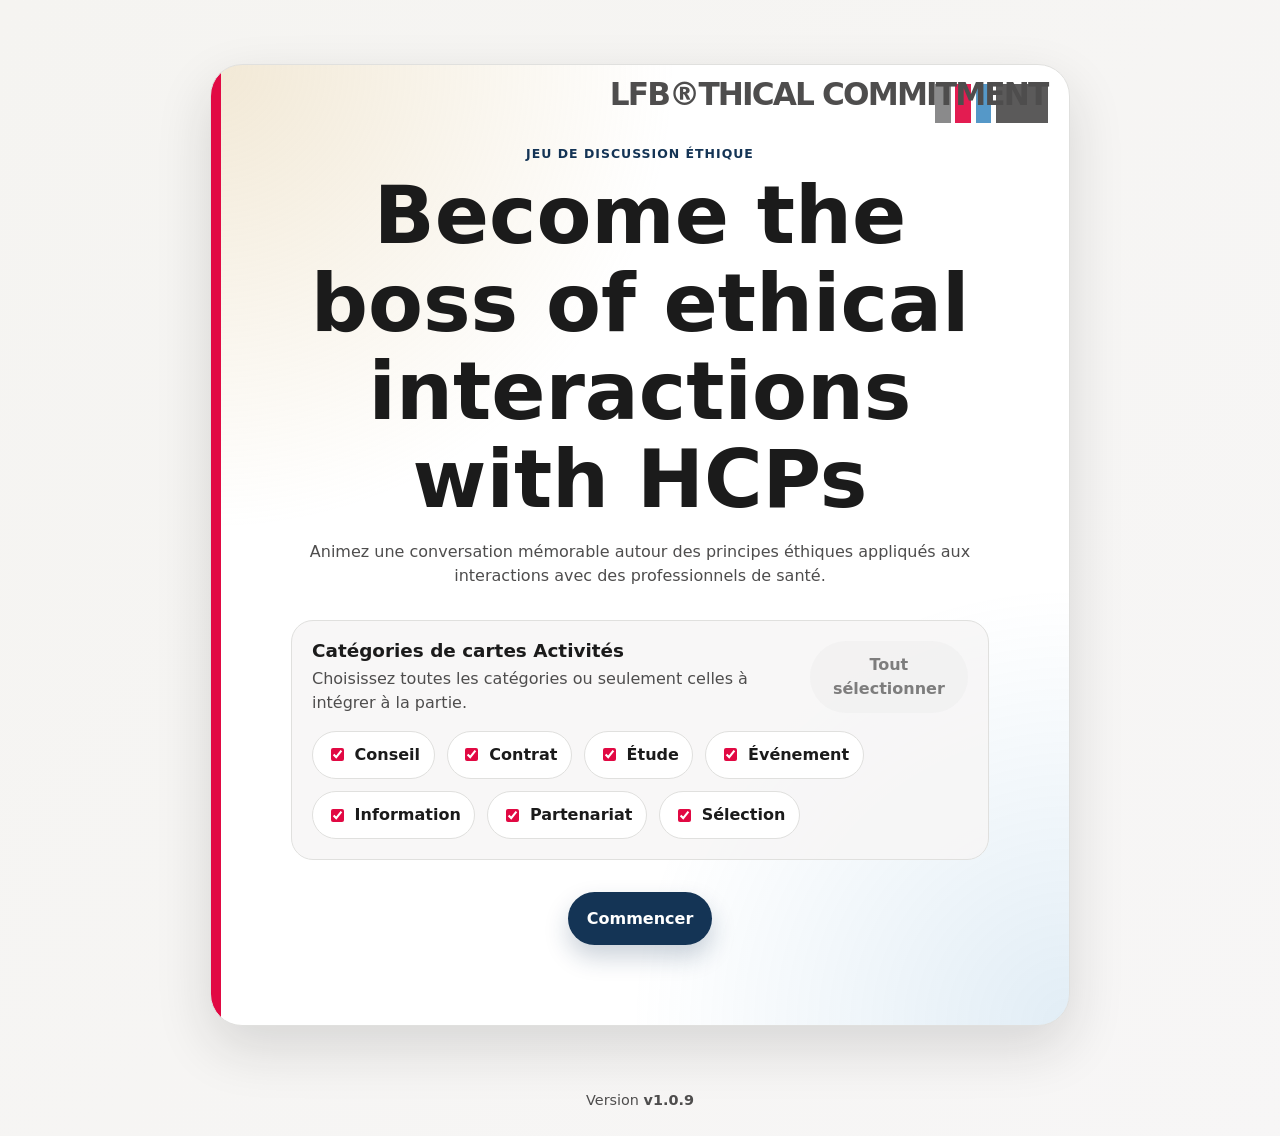
==== index.html @ c6db573d "Apply LFB visual identity" ====
<!doctype html>
<html lang="fr">
  <head>
    <meta charset="utf-8" />
    <meta name="viewport" content="width=device-width, initial-scale=1" />
    <title>Become the boss of ethical interactions with HCPs</title>
    <link rel="stylesheet" href="styles.css" />
  </head>
  <body>
    <div class="app-shell">
      <main>
        <section id="home-view" class="view hero-view is-active" aria-labelledby="home-title">
          <div class="hero-card reveal-in">
            <p class="eyebrow">Jeu de discussion éthique</p>
            <h1 id="home-title">Become the boss of ethical interactions with HCPs</h1>
            <p class="hero-subtitle">
              Animez une conversation mémorable autour des principes éthiques appliqués aux interactions avec des professionnels de santé.
            </p>
            <div class="category-selector" aria-labelledby="activity-category-selector-title">
              <div class="category-selector-header">
                <div>
                  <h2 id="activity-category-selector-title">Catégories de cartes Activités</h2>
                  <p>Choisissez toutes les catégories ou seulement celles à intégrer à la partie.</p>
                </div>
                <button id="select-all-categories-button" class="ghost-button" type="button">Tout sélectionner</button>
              </div>
              <div id="activity-category-options" class="category-options"></div>
            </div>
            <div class="hero-actions">
              <button class="primary-button" type="button" data-view-link="game">Commencer</button>
            </div>
          </div>
        </section>

        <section id="game-view" class="view" aria-labelledby="game-title">
          <div class="section-heading">
            <h2 id="game-title">Piochez une situation éthique</h2>
            <p>Retournez une carte Principe et une carte Activité, discutez, puis révélez l'implication experte.</p>
          </div>

          <div id="game-status" class="message" role="status"></div>

          <div class="game-table" aria-label="Table de jeu">
            <div class="deck-rail deck-rail-left">
              <button id="draw-pair-button" class="deck-card principle-deck" type="button">
                <span class="deck-card-corner">P</span>
                <span class="deck-label">Pioche Principes</span>
                <span class="deck-hint">Cliquer pour piocher</span>
              </button>
            </div>

            <div class="drawn-area" aria-live="polite">
              <article class="flip-card" id="principle-card">
                <div class="flip-card-inner">
                  <div class="flip-card-face flip-card-back">
                    <strong>Principe</strong>
                  </div>
                  <div class="flip-card-face flip-card-front">
                    <p class="card-kicker">Principe</p>
                    <h3 id="principle-card-title">Aucun tirage</h3>
                    <p id="principle-card-description">Piochez une paire pour révéler un principe.</p>
                  </div>
                </div>
              </article>
              <article class="flip-card" id="activity-card">
                <div class="flip-card-inner">
                  <div class="flip-card-face flip-card-back">
                    <strong>Activité</strong>
                  </div>
                  <div class="flip-card-face flip-card-front">
                    <p class="card-kicker" id="activity-card-category">Activité</p>
                    <h3 id="activity-card-title">Aucun tirage</h3>
                    <p id="activity-card-description">Piochez une paire pour révéler une activité.</p>
                  </div>
                </div>
              </article>
            </div>

            <div class="deck-rail deck-rail-right">
              <button class="deck-card activity-deck" type="button" data-draw-proxy>
                <span class="deck-card-corner">A</span>
                <span class="deck-label">Pioche Activités</span>
                <span class="deck-hint">Cliquer pour piocher</span>
              </button>
            </div>
          </div>

          <div class="game-actions">
            <button id="show-implication-button" class="primary-button" type="button" disabled>Voir les implications</button>
            <button class="ghost-button category-change-button" type="button" data-view-link="home">Changer les catégories</button>
            <button id="reset-session-button" class="icon-button reset-session-button" type="button" aria-label="Réinitialiser la session" title="Réinitialiser la session">↻</button>
          </div>

          <div id="implication-modal" class="modal-backdrop" hidden>
            <section class="implication-modal" role="dialog" aria-modal="true" aria-labelledby="implication-modal-title" aria-describedby="implication-text">
              <button id="close-implication-button" class="modal-close" type="button" aria-label="Fermer les implications">×</button>
              <p class="eyebrow">Implication experte</p>
              <h3 id="implication-modal-title">À discuter ensemble</h3>
              <p id="implication-text"></p>
            </section>
          </div>
        </section>

        <section id="backoffice-view" class="view" aria-labelledby="backoffice-title">
          <div class="section-heading">
            <p class="eyebrow">Backoffice local</p>
            <h2 id="backoffice-title">Administrer la configuration</h2>
            <p>Créez, modifiez, importez ou exportez les contenus du jeu sans serveur.</p>
          </div>

          <div id="backoffice-message" class="message" role="status"></div>

          <div class="io-panel">
            <label class="file-label">
              Import JSON
              <input id="import-config-input" type="file" accept="application/json,.json" />
            </label>
            <button id="export-config-button" class="primary-button" type="button">Exporter JSON</button>
          </div>

          <div class="tabs" role="tablist" aria-label="Sections du backoffice">
            <button class="tab-button is-active" id="principles-tab" type="button" role="tab" aria-selected="true" aria-controls="principles-panel" data-tab="principles">Principes</button>
            <button class="tab-button" id="activities-tab" type="button" role="tab" aria-selected="false" aria-controls="activities-panel" data-tab="activities">Activités</button>
            <button class="tab-button" id="matchings-tab" type="button" role="tab" aria-selected="false" aria-controls="matchings-panel" data-tab="matchings">Associations</button>
          </div>

          <div id="principles-panel" class="tab-panel is-active" role="tabpanel" aria-labelledby="principles-tab">
            <form id="principle-form" class="editor-form">
              <input type="hidden" id="principle-id" />
              <div class="form-grid">
                <label>Titre *<input id="principle-title" type="text" required /></label>
                <label>Ordre<input id="principle-order" type="number" min="0" value="1" /></label>
                <label class="wide">Description *<textarea id="principle-description" required></textarea></label>
                <label class="checkbox-label"><input id="principle-active" type="checkbox" checked /> Actif</label>
              </div>
              <div class="form-actions">
                <button class="primary-button" type="submit">Enregistrer le principe</button>
                <button id="cancel-principle-edit" class="ghost-button" type="button">Annuler</button>
              </div>
            </form>
            <div id="principles-list" class="admin-list"></div>
          </div>

          <div id="activities-panel" class="tab-panel" role="tabpanel" aria-labelledby="activities-tab" hidden>
            <form id="activity-form" class="editor-form">
              <input type="hidden" id="activity-id" />
              <div class="form-grid">
                <label>Catégorie *<input id="activity-category" type="text" required /></label>
                <label>Titre *<input id="activity-title" type="text" required /></label>
                <label class="wide">Description *<textarea id="activity-description" required></textarea></label>
                <label class="checkbox-label"><input id="activity-active" type="checkbox" checked /> Actif</label>
              </div>
              <div class="form-actions">
                <button class="primary-button" type="submit">Enregistrer l'activité</button>
                <button id="cancel-activity-edit" class="ghost-button" type="button">Annuler</button>
              </div>
            </form>
            <div id="activities-list" class="admin-list"></div>
          </div>

          <div id="matchings-panel" class="tab-panel" role="tabpanel" aria-labelledby="matchings-tab" hidden>
            <form id="matching-form" class="editor-form">
              <input type="hidden" id="matching-id" />
              <div class="form-grid">
                <label>Principe *<select id="matching-principle" required></select></label>
                <label>Activité *<select id="matching-activity" required></select></label>
                <label class="wide">Implication experte<textarea id="matching-implication" placeholder="Renseigner l'explication experte du couple."></textarea></label>
                <label class="checkbox-label"><input id="matching-active" type="checkbox" checked /> Actif</label>
              </div>
              <div class="form-actions">
                <button class="primary-button" type="submit">Enregistrer l'association</button>
                <button id="cancel-matching-edit" class="ghost-button" type="button">Annuler</button>
              </div>
            </form>
            <div id="matchings-list" class="admin-list"></div>
          </div>
        </section>
      </main>

      <footer class="app-footer">
        <span>Version <strong id="app-version">v1.0.9</strong></span>
      </footer>
    </div>

    <script src="app.js"></script>
  </body>
</html>
---- styles.css ----
:root {
  --lfb-background-warm: #f5f4f1;
  --lfb-background-cool: #f7f6f6;
  --lfb-grey-900: #1b1b1b;
  --lfb-grey-700: #4e4d4d;
  --lfb-grey-500: #818182;
  --lfb-grey-200: #eeeeee;
  --lfb-gold-700: #8d6922;
  --lfb-gold-500: #d6b97e;
  --lfb-gold-200: #e7d3aa;
  --lfb-blue-800: #143455;
  --lfb-blue-600: #4790c4;
  --lfb-blue-200: #e6eef6;
  --lfb-brown-800: #301107;
  --lfb-green-700: #217d60;
  --lfb-red-700: #90172a;
  --lfb-red-500: #e10943;
  --lfb-orange-500: #e84a16;
  --bg: var(--lfb-background-warm);
  --surface: #ffffff;
  --surface-strong: var(--lfb-blue-200);
  --text: var(--lfb-grey-900);
  --muted: var(--lfb-grey-700);
  --primary: var(--lfb-blue-800);
  --primary-dark: var(--lfb-brown-800);
  --secondary: var(--lfb-gold-700);
  --danger: var(--lfb-red-700);
  --success: var(--lfb-green-700);
  --border: #e0e0de;
  --shadow: 0 22px 55px rgba(27, 27, 27, 0.14);
  --radius: 22px;
}

* {
  box-sizing: border-box;
}

html {
  min-height: 100%;
  background:
    radial-gradient(circle at 10% 12%, rgba(214, 185, 126, 0.28), transparent 30%),
    radial-gradient(circle at 90% 18%, rgba(71, 144, 196, 0.16), transparent 28%),
    var(--bg);
}

body {
  min-height: 100%;
  margin: 0;
  color: var(--text);
  font-family: Inter, ui-sans-serif, system-ui, -apple-system, BlinkMacSystemFont, "Segoe UI", sans-serif;
  line-height: 1.5;
  background:
    linear-gradient(135deg, rgba(245, 244, 241, 0.96), rgba(247, 246, 246, 0.98)),
    var(--bg);
}

button,
input,
textarea,
select {
  font: inherit;
}

button {
  cursor: pointer;
}

button:disabled {
  cursor: not-allowed;
  opacity: 0.55;
}

button:focus-visible,
a:focus-visible,
input:focus-visible,
textarea:focus-visible,
select:focus-visible {
  outline: 3px solid rgba(214, 185, 126, 0.5);
  outline-offset: 3px;
}

.app-shell {
  min-height: 100vh;
  display: flex;
  flex-direction: column;
}

.hero-actions,
.game-actions,
.form-actions,
.io-panel {
  display: flex;
  flex-wrap: wrap;
  gap: 0.75rem;
}

.primary-button,
.secondary-button,
.ghost-button,
.tab-button,
.icon-button {
  border: 0;
  border-radius: 999px;
  font-weight: 750;
  transition: transform 160ms ease, box-shadow 160ms ease, background 160ms ease;
}

.ghost-button,
.tab-button {
  padding: 0.75rem 1rem;
  color: var(--primary);
  background: var(--lfb-blue-200);
}

.primary-button,
.secondary-button {
  padding: 0.9rem 1.2rem;
  color: #fff;
  box-shadow: 0 12px 24px rgba(20, 52, 85, 0.22);
}

.primary-button {
  background: var(--primary);
}

.secondary-button {
  background: var(--secondary);
}

.ghost-button {
  background: var(--lfb-grey-200);
  color: var(--text);
}

button:not(:disabled):hover {
  transform: translateY(-1px);
}

main {
  width: min(1180px, calc(100% - 2rem));
  margin: 0 auto;
  flex: 1;
}

.view {
  display: none;
  padding: clamp(2rem, 6vw, 4rem) 0;
}

.view.is-active {
  display: block;
}

.hero-view {
  min-height: 100vh;
  display: none;
  place-items: center;
}

.hero-view.is-active {
  display: grid;
}

.hero-card {
  width: min(860px, 100%);
  padding: clamp(2rem, 7vw, 5rem);
  position: relative;
  overflow: hidden;
  background:
    linear-gradient(90deg, var(--lfb-red-500) 0 0.65rem, transparent 0.65rem),
    radial-gradient(circle at top left, rgba(214, 185, 126, 0.32), transparent 36%),
    radial-gradient(circle at bottom right, rgba(71, 144, 196, 0.16), transparent 34%),
    var(--surface);
  border: 1px solid var(--border);
  border-radius: calc(var(--radius) + 10px);
  box-shadow: var(--shadow);
  text-align: center;
}

.hero-card::before {
  content: "";
  position: absolute;
  top: 1.2rem;
  right: 1.3rem;
  width: 7.1rem;
  height: 2.4rem;
  background:
    linear-gradient(90deg, var(--lfb-grey-500) 0 14%, transparent 14% 18%, var(--lfb-red-500) 18% 32%, transparent 32% 36%, var(--lfb-blue-600) 36% 50%, transparent 50% 54%, var(--lfb-grey-700) 54% 58%, transparent 58%),
    linear-gradient(90deg, transparent 0 58%, var(--lfb-grey-700) 58% 100%);
  opacity: 0.92;
  pointer-events: none;
}

.hero-card::after {
  content: "LFB\AETHICAL COMMITMENT";
  position: absolute;
  top: 1.15rem;
  right: 1.35rem;
  color: var(--lfb-grey-700);
  font-weight: 900;
  font-size: 1.95rem;
  line-height: 0.72;
  letter-spacing: -0.06em;
  text-align: right;
  white-space: pre;
  pointer-events: none;
}

.reveal-in {
  animation: revealIn 600ms ease both;
}

@keyframes revealIn {
  from {
    opacity: 0;
    transform: translateY(18px) scale(0.98);
  }
  to {
    opacity: 1;
    transform: translateY(0) scale(1);
  }
}

.eyebrow,
.card-kicker {
  margin: 0 0 0.5rem;
  color: var(--primary);
  font-size: 0.78rem;
  font-weight: 850;
  letter-spacing: 0.08em;
  text-transform: uppercase;
}

h1,
h2,
h3 {
  margin: 0;
  line-height: 1.1;
}

h1 {
  font-size: clamp(2.2rem, 7vw, 5rem);
}

h2 {
  font-size: clamp(2rem, 5vw, 3.4rem);
}

h3 {
  font-size: 1.35rem;
}

.hero-subtitle,
.section-heading p,
.flip-card p,
.admin-item p {
  color: var(--muted);
}

.hero-actions {
  justify-content: center;
  margin-top: 2rem;
}

.category-selector {
  margin-top: 2rem;
  padding: 1.25rem;
  background: rgba(247, 246, 246, 0.86);
  border: 1px solid var(--border);
  border-radius: var(--radius);
  text-align: left;
}

.category-selector-header {
  display: flex;
  align-items: flex-start;
  justify-content: space-between;
  gap: 1rem;
}

.category-selector h2 {
  font-size: 1.15rem;
}

.category-selector p {
  margin: 0.35rem 0 0;
  color: var(--muted);
}

.category-options {
  display: flex;
  flex-wrap: wrap;
  gap: 0.75rem;
  margin-top: 1rem;
}

.category-option {
  display: inline-flex;
  align-items: center;
  gap: 0.5rem;
  padding: 0.7rem 0.85rem;
  background: #fff;
  border: 1px solid var(--border);
  border-radius: 999px;
  color: var(--text);
  font-weight: 800;
}

.category-option input {
  width: auto;
  accent-color: var(--lfb-red-500);
}

.empty-selector-message {
  margin: 0;
  color: var(--muted);
  font-weight: 700;
}

.status-pill {
  display: inline-flex;
  margin-top: 1.5rem;
  padding: 0.6rem 1rem;
  border-radius: 999px;
  background: var(--surface-strong);
  color: var(--primary);
  font-weight: 700;
}

.section-heading {
  max-width: 820px;
  margin-bottom: 2rem;
}

.message {
  min-height: 1.5rem;
  margin-bottom: 1rem;
  font-weight: 750;
}

.message.is-error {
  color: var(--danger);
}

.message.is-success {
  color: var(--success);
}

.reset-session-button {
  width: 2.75rem;
  height: 2.75rem;
  padding: 0;
  display: inline-grid;
  place-items: center;
  color: var(--muted);
  background: transparent;
  border: 1px solid var(--border);
  box-shadow: none;
  font-size: 1.25rem;
}

.reset-session-button:not(:disabled):hover {
  color: var(--primary);
  background: var(--lfb-grey-200);
}


.game-actions {
  justify-content: center;
  align-items: center;
  margin-top: 1.5rem;
}

#show-implication-button {
  padding: 1.05rem 1.8rem;
  background: linear-gradient(135deg, var(--lfb-blue-800), var(--lfb-red-500));
  box-shadow: 0 18px 34px rgba(20, 52, 85, 0.25);
  font-size: 1.05rem;
}

#show-implication-button:not(:disabled):hover {
  box-shadow: 0 24px 44px rgba(20, 52, 85, 0.32);
}

.game-table {
  display: grid;
  grid-template-columns: minmax(140px, 190px) minmax(0, 1fr) minmax(140px, 190px);
  gap: clamp(1rem, 3vw, 2rem);
  align-items: center;
  margin-top: 1.5rem;
  padding: clamp(1rem, 3vw, 1.5rem);
  background:
    radial-gradient(circle at center, rgba(255, 255, 255, 0.92), transparent 45%),
    linear-gradient(135deg, rgba(20, 52, 85, 0.12), rgba(214, 185, 126, 0.24));
  border: 1px solid rgba(141, 105, 34, 0.18);
  border-radius: calc(var(--radius) + 10px);
  box-shadow: inset 0 1px 0 rgba(255, 255, 255, 0.8), var(--shadow);
}

.deck-rail {
  display: grid;
  place-items: center;
}

.deck-card {
  position: relative;
  display: grid;
  align-content: end;
  width: min(100%, 170px);
  min-height: 255px;
  padding: 1.25rem;
  overflow: hidden;
  color: #fff;
  border: 0;
  border-radius: 18px;
  box-shadow: 0 18px 36px rgba(22, 32, 51, 0.2);
  text-align: left;
  isolation: isolate;
  transform: rotate(-4deg);
  transform-origin: center;
  transition: transform 260ms cubic-bezier(0.2, 0.8, 0.2, 1), box-shadow 260ms ease;
  will-change: transform;
}

.deck-card::before,
.deck-card::after {
  content: "";
  position: absolute;
  inset: 8px;
  border: 2px solid rgba(255, 255, 255, 0.54);
  border-radius: 14px;
  z-index: -1;
}

.deck-card::after {
  inset: auto -35% 22%;
  height: 88px;
  background: rgba(255, 255, 255, 0.12);
  border: 0;
  border-radius: 999px;
  transform: rotate(-18deg);
}

.deck-rail-right .deck-card {
  transform: rotate(4deg);
}

.deck-card:not(:disabled):hover {
  transform: rotate(0deg) translateY(-8px) scale(1.03);
  box-shadow: 0 28px 48px rgba(22, 32, 51, 0.25);
}

.deck-card:not(:disabled):active {
  animation: drawPulse 420ms ease;
}

.principle-deck {
  background: linear-gradient(145deg, var(--lfb-blue-800), var(--lfb-blue-600) 58%, #7fb5d0);
}

.activity-deck {
  background: linear-gradient(145deg, var(--lfb-gold-700), var(--lfb-gold-500) 58%, var(--lfb-gold-200));
  color: var(--lfb-grey-900);
}

.deck-card-corner,
.card-suit {
  display: inline-grid;
  place-items: center;
  width: 2.5rem;
  height: 2.5rem;
  border-radius: 50%;
  font-weight: 950;
}

.deck-card-corner {
  position: absolute;
  top: 1rem;
  left: 1rem;
  background: rgba(255, 255, 255, 0.2);
}


.deck-label,
.deck-hint {
  display: block;
}

.deck-label {
  font-size: 1.25rem;
  font-weight: 950;
  line-height: 1.05;
}

.deck-hint {
  margin-top: 0.45rem;
  opacity: 0.88;
  font-size: 0.92rem;
}

.drawn-area {
  display: grid;
  grid-template-columns: repeat(2, minmax(0, 1fr));
  gap: 1.25rem;
  perspective: 1200px;
}

.flip-card {
  min-height: 350px;
  perspective: 1200px;
  filter: drop-shadow(0 18px 30px rgba(22, 32, 51, 0.16));
}

.flip-card-inner {
  position: relative;
  width: 100%;
  min-height: 350px;
  transform-style: preserve-3d;
  transition: transform 620ms cubic-bezier(0.2, 0.75, 0.25, 1.15);
}

.flip-card.is-flipped .flip-card-inner {
  transform: rotateY(180deg);
}

.flip-card.is-flipped {
  animation: cardDeal 520ms ease both;
}

.flip-card:nth-child(2).is-flipped {
  animation-delay: 90ms;
}

.flip-card-face {
  position: absolute;
  inset: 0;
  display: flex;
  flex-direction: column;
  justify-content: center;
  padding: 2rem;
  overflow: hidden;
  border: 10px solid #fff;
  border-radius: 20px;
  backface-visibility: hidden;
  box-shadow: 0 16px 35px rgba(22, 32, 51, 0.18);
}

.flip-card-face::before {
  content: "";
  position: absolute;
  inset: 14px;
  border: 2px solid rgba(214, 185, 126, 0.32);
  border-radius: 12px;
  pointer-events: none;
}

.flip-card-back {
  align-items: center;
  gap: 0.35rem;
  color: #fff;
  background:
    linear-gradient(45deg, rgba(255, 255, 255, 0.08) 25%, transparent 25% 50%, rgba(255, 255, 255, 0.08) 50% 75%, transparent 75%),
    linear-gradient(135deg, var(--lfb-grey-900), var(--lfb-grey-700));
  background-size: 34px 34px, auto;
  text-align: center;
}

.flip-card-back strong {
  font-size: 1.6rem;
}

.flip-card-back small {
  opacity: 0.72;
  text-transform: uppercase;
  letter-spacing: 0.08em;
}

.card-suit {
  position: absolute;
  top: 1rem;
  left: 1rem;
  color: var(--primary);
  background: var(--lfb-blue-200);
}

.flip-card-back .card-suit {
  color: #fff;
  background: rgba(255, 255, 255, 0.18);
}

.flip-card-front {
  background:
    linear-gradient(90deg, var(--lfb-blue-600) 0 0.45rem, transparent 0.45rem),
    radial-gradient(circle at top right, rgba(71, 144, 196, 0.14), transparent 32%),
    var(--surface);
  transform: rotateY(180deg);
}

#activity-card .flip-card-front {
  background:
    linear-gradient(90deg, var(--lfb-gold-500) 0 0.45rem, transparent 0.45rem),
    radial-gradient(circle at top right, rgba(214, 185, 126, 0.22), transparent 32%),
    var(--surface);
}

.modal-open {
  overflow: hidden;
}

.modal-backdrop {
  position: fixed;
  inset: 0;
  z-index: 10;
  display: grid;
  place-items: center;
  padding: 1rem;
  background: rgba(27, 27, 27, 0.62);
  backdrop-filter: blur(8px);
  animation: fadeIn 180ms ease both;
}

.modal-backdrop[hidden] {
  display: none;
}

.implication-modal {
  position: relative;
  width: min(640px, 100%);
  padding: clamp(1.5rem, 4vw, 2.25rem);
  background: radial-gradient(circle at top left, var(--lfb-gold-200), transparent 38%), var(--surface);
  border: 1px solid var(--lfb-gold-500);
  border-radius: calc(var(--radius) + 6px);
  box-shadow: 0 28px 70px rgba(0, 0, 0, 0.28);
  animation: modalPop 260ms cubic-bezier(0.2, 0.9, 0.25, 1.2) both;
}

.implication-modal p:last-child {
  margin-bottom: 0;
  color: var(--muted);
  font-size: 1.05rem;
}

.modal-close {
  position: absolute;
  top: 0.8rem;
  right: 0.8rem;
  display: grid;
  width: 2.4rem;
  height: 2.4rem;
  place-items: center;
  color: var(--text);
  background: var(--lfb-gold-200);
  border: 0;
  border-radius: 50%;
  font-size: 1.6rem;
  line-height: 1;
}

.app-footer {
  width: min(1180px, calc(100% - 2rem));
  margin: 0 auto;
  padding: 0 0 1.5rem;
  color: var(--muted);
  font-size: 0.9rem;
  text-align: center;
}

@keyframes cardDeal {
  from {
    opacity: 0;
    transform: translateY(-22px) rotate(-3deg) scale(0.96);
  }
  to {
    opacity: 1;
    transform: translateY(0) rotate(0deg) scale(1);
  }
}

@keyframes drawPulse {
  0%, 100% {
    transform: rotate(0deg) scale(1);
  }
  50% {
    transform: rotate(0deg) scale(0.96);
  }
}

@keyframes fadeIn {
  from { opacity: 0; }
  to { opacity: 1; }
}

@keyframes modalPop {
  from {
    opacity: 0;
    transform: translateY(18px) scale(0.94);
  }
  to {
    opacity: 1;
    transform: translateY(0) scale(1);
  }
}

.io-panel,
.tabs,
.editor-form,
.admin-list,
.tab-panel {
  margin-bottom: 1rem;
}

.io-panel,
.editor-form,
.admin-item {
  padding: 1rem;
  background: var(--surface);
  border: 1px solid var(--border);
  border-radius: var(--radius);
}

.file-label {
  display: grid;
  gap: 0.4rem;
  font-weight: 800;
}

.tabs {
  display: flex;
  flex-wrap: wrap;
  gap: 0.5rem;
}

.tab-button.is-active {
  color: #fff;
  background: var(--primary);
}

.form-grid {
  display: grid;
  grid-template-columns: repeat(2, minmax(0, 1fr));
  gap: 1rem;
}

label {
  display: grid;
  gap: 0.35rem;
  color: var(--text);
  font-weight: 750;
}

.wide {
  grid-column: 1 / -1;
}

.checkbox-label {
  display: flex;
  align-items: center;
  gap: 0.5rem;
}

input,
textarea,
select {
  width: 100%;
  padding: 0.8rem 0.9rem;
  color: var(--text);
  background: #fff;
  border: 1px solid var(--border);
  border-radius: 14px;
}

textarea {
  min-height: 96px;
  resize: vertical;
}

.form-actions {
  margin-top: 1rem;
}

.admin-list {
  display: grid;
  gap: 0.75rem;
}

.admin-item {
  display: grid;
  grid-template-columns: 1fr auto;
  gap: 1rem;
  align-items: center;
}

.admin-item-actions {
  display: flex;
  flex-wrap: wrap;
  justify-content: flex-end;
  gap: 0.5rem;
}

.icon-button {
  padding: 0.6rem 0.85rem;
  color: var(--primary);
  background: var(--lfb-blue-200);
}

.icon-button.danger {
  color: var(--danger);
  background: #fbe2e8;
}

.meta {
  display: inline-flex;
  gap: 0.35rem;
  flex-wrap: wrap;
  color: var(--muted);
  font-size: 0.9rem;
}

.badge {
  display: inline-flex;
  padding: 0.2rem 0.5rem;
  border-radius: 999px;
  background: var(--lfb-grey-200);
  color: var(--muted);
  font-size: 0.8rem;
  font-weight: 800;
}

.badge.active {
  background: #dbeee7;
  color: var(--success);
}

.badge.inactive {
  background: #fbe2e8;
  color: var(--danger);
}

@media (max-width: 640px) {
  .hero-card {
    padding-top: 5rem;
  }

  .hero-card::before {
    top: 1rem;
    right: 1rem;
    width: 5.8rem;
    height: 2rem;
  }

  .hero-card::after {
    top: 1rem;
    right: 1.05rem;
    font-size: 1.55rem;
  }
}

@media (max-width: 760px) {
  .admin-item {
    align-items: stretch;
    flex-direction: column;
  }

  .category-selector-header {
    align-items: stretch;
    flex-direction: column;
  }

  .game-table,
  .drawn-area,
  .form-grid {
    grid-template-columns: 1fr;
  }

  .deck-card {
    width: min(220px, 100%);
    min-height: 220px;
  }

  .deck-rail-left .deck-card,
  .deck-rail-right .deck-card {
    transform: rotate(0deg);
  }

  .flip-card,
  .flip-card-inner {
    min-height: 315px;
  }

  .admin-item {
    grid-template-columns: 1fr;
  }

  .admin-item-actions {
    justify-content: flex-start;
  }
}

.category-change-button {
  padding: 0.5rem 0.8rem;
  color: var(--muted);
  background: transparent;
  border: 1px solid var(--border);
  box-shadow: none;
  font-size: 0.88rem;
}

.category-change-button:not(:disabled):hover {
  color: var(--primary);
  background: var(--lfb-grey-200);
}

#backoffice-view {
  font-size: 0.92rem;
}

#backoffice-view .section-heading {
  margin-bottom: 1.25rem;
}

#backoffice-view .section-heading h2 {
  font-size: clamp(1.55rem, 4vw, 2.35rem);
}

#backoffice-view .section-heading p {
  margin: 0.35rem 0 0;
}

#backoffice-view .io-panel,
#backoffice-view .tabs,
#backoffice-view .editor-form,
#backoffice-view .admin-list,
#backoffice-view .tab-panel {
  margin-bottom: 0.7rem;
}

#backoffice-view .io-panel,
#backoffice-view .editor-form,
#backoffice-view .admin-item {
  padding: 0.7rem;
  border-radius: 16px;
}

#backoffice-view .hero-actions,
#backoffice-view .game-actions,
#backoffice-view .form-actions,
#backoffice-view .io-panel,
#backoffice-view .tabs,
#backoffice-view .admin-list,
#backoffice-view .admin-item,
#backoffice-view .admin-item-actions {
  gap: 0.45rem;
}

#backoffice-view .form-grid {
  gap: 0.65rem;
}

#backoffice-view label {
  gap: 0.25rem;
  font-size: 0.88rem;
}

#backoffice-view input,
#backoffice-view textarea,
#backoffice-view select {
  padding: 0.55rem 0.65rem;
  border-radius: 10px;
  font-size: 0.9rem;
}

#backoffice-view textarea {
  min-height: 70px;
}

#backoffice-view .primary-button,
#backoffice-view .secondary-button,
#backoffice-view .ghost-button,
#backoffice-view .tab-button,
#backoffice-view .icon-button {
  padding: 0.48rem 0.75rem;
  font-size: 0.86rem;
}

#backoffice-view .form-actions {
  margin-top: 0.65rem;
}

#backoffice-view .admin-item {
  grid-template-columns: minmax(0, 1fr) auto;
}

#backoffice-view .admin-item h3 {
  font-size: 1rem;
}

#backoffice-view .admin-item p {
  margin: 0.3rem 0;
  font-size: 0.86rem;
}

#backoffice-view .meta,
#backoffice-view .badge {
  font-size: 0.76rem;
}

@media (max-width: 760px) {
  #backoffice-view .admin-item,
  #backoffice-view .form-grid {
    grid-template-columns: 1fr;
  }

  #backoffice-view .admin-item-actions {
    justify-content: flex-start;
  }
}
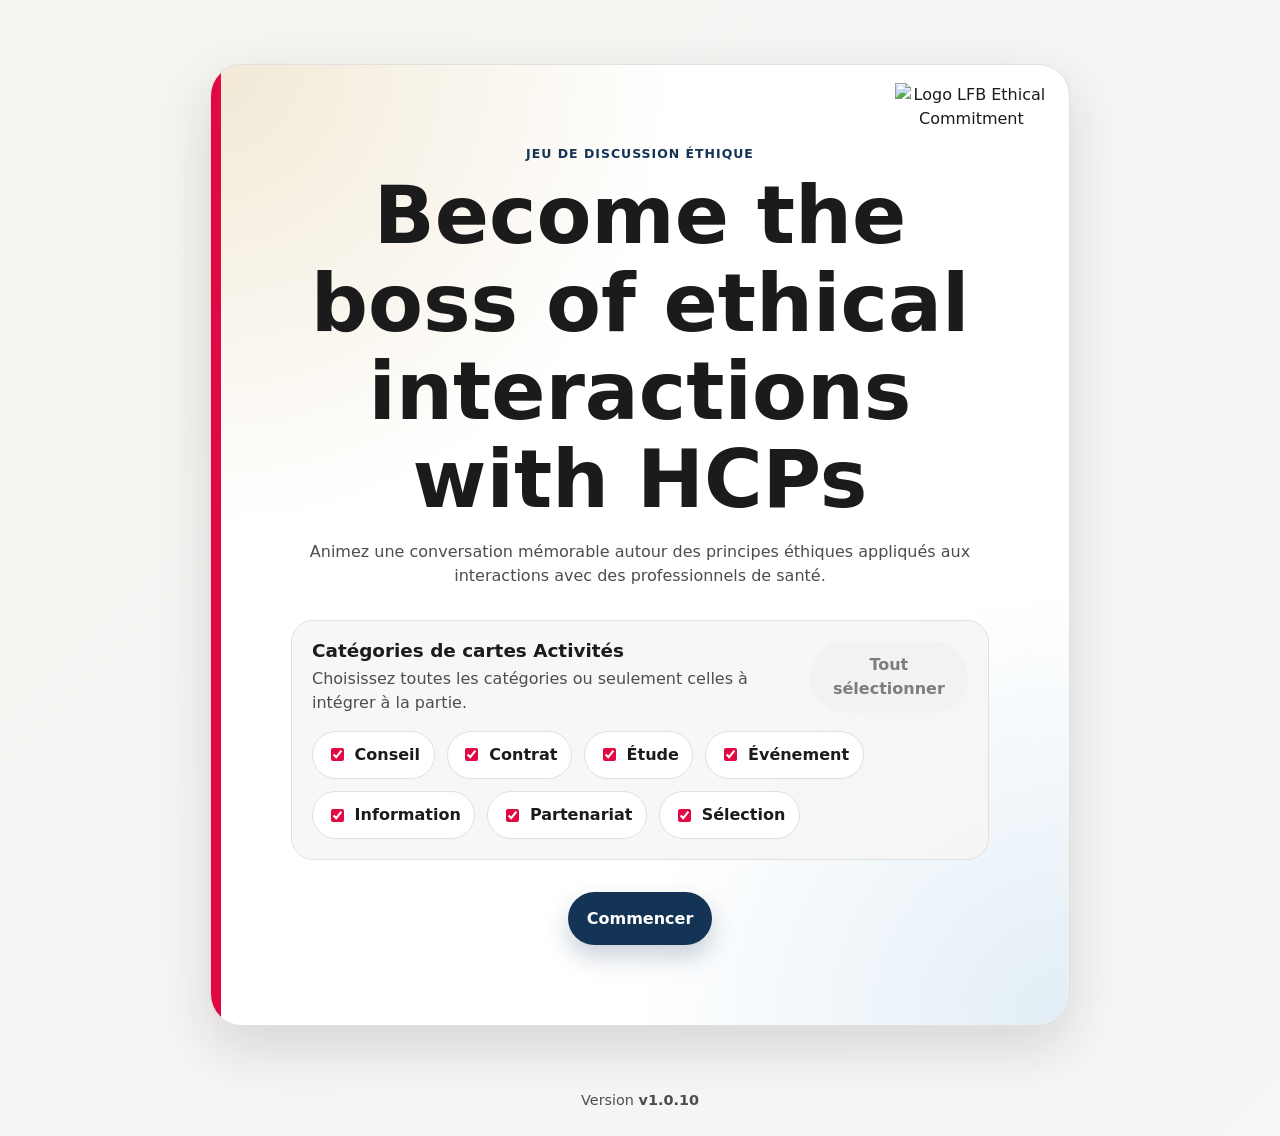
==== commit d66099af: "Use LFB Ethical Commitment logo" ====
--- a/index.html
+++ b/index.html
@@ -11,6 +11,7 @@
       <main>
         <section id="home-view" class="view hero-view is-active" aria-labelledby="home-title">
           <div class="hero-card reveal-in">
+            <img class="lfb-logo" src="LFB-ETHICAL-COMMITMENT-rvb.eps" alt="Logo LFB Ethical Commitment" />
             <p class="eyebrow">Jeu de discussion éthique</p>
             <h1 id="home-title">Become the boss of ethical interactions with HCPs</h1>
             <p class="hero-subtitle">
@@ -178,7 +179,7 @@
       </main>
 
       <footer class="app-footer">
-        <span>Version <strong id="app-version">v1.0.9</strong></span>
+        <span>Version <strong id="app-version">v1.0.10</strong></span>
       </footer>
     </div>
 
--- a/styles.css
+++ b/styles.css
@@ -177,32 +177,12 @@
   text-align: center;
 }
 
-.hero-card::before {
-  content: "";
-  position: absolute;
-  top: 1.2rem;
-  right: 1.3rem;
-  width: 7.1rem;
-  height: 2.4rem;
-  background:
-    linear-gradient(90deg, var(--lfb-grey-500) 0 14%, transparent 14% 18%, var(--lfb-red-500) 18% 32%, transparent 32% 36%, var(--lfb-blue-600) 36% 50%, transparent 50% 54%, var(--lfb-grey-700) 54% 58%, transparent 58%),
-    linear-gradient(90deg, transparent 0 58%, var(--lfb-grey-700) 58% 100%);
-  opacity: 0.92;
-  pointer-events: none;
-}
-
-.hero-card::after {
-  content: "LFB\AETHICAL COMMITMENT";
+.lfb-logo {
   position: absolute;
   top: 1.15rem;
   right: 1.35rem;
-  color: var(--lfb-grey-700);
-  font-weight: 900;
-  font-size: 1.95rem;
-  line-height: 0.72;
-  letter-spacing: -0.06em;
-  text-align: right;
-  white-space: pre;
+  width: clamp(7.5rem, 18vw, 9.5rem);
+  height: auto;
   pointer-events: none;
 }
 
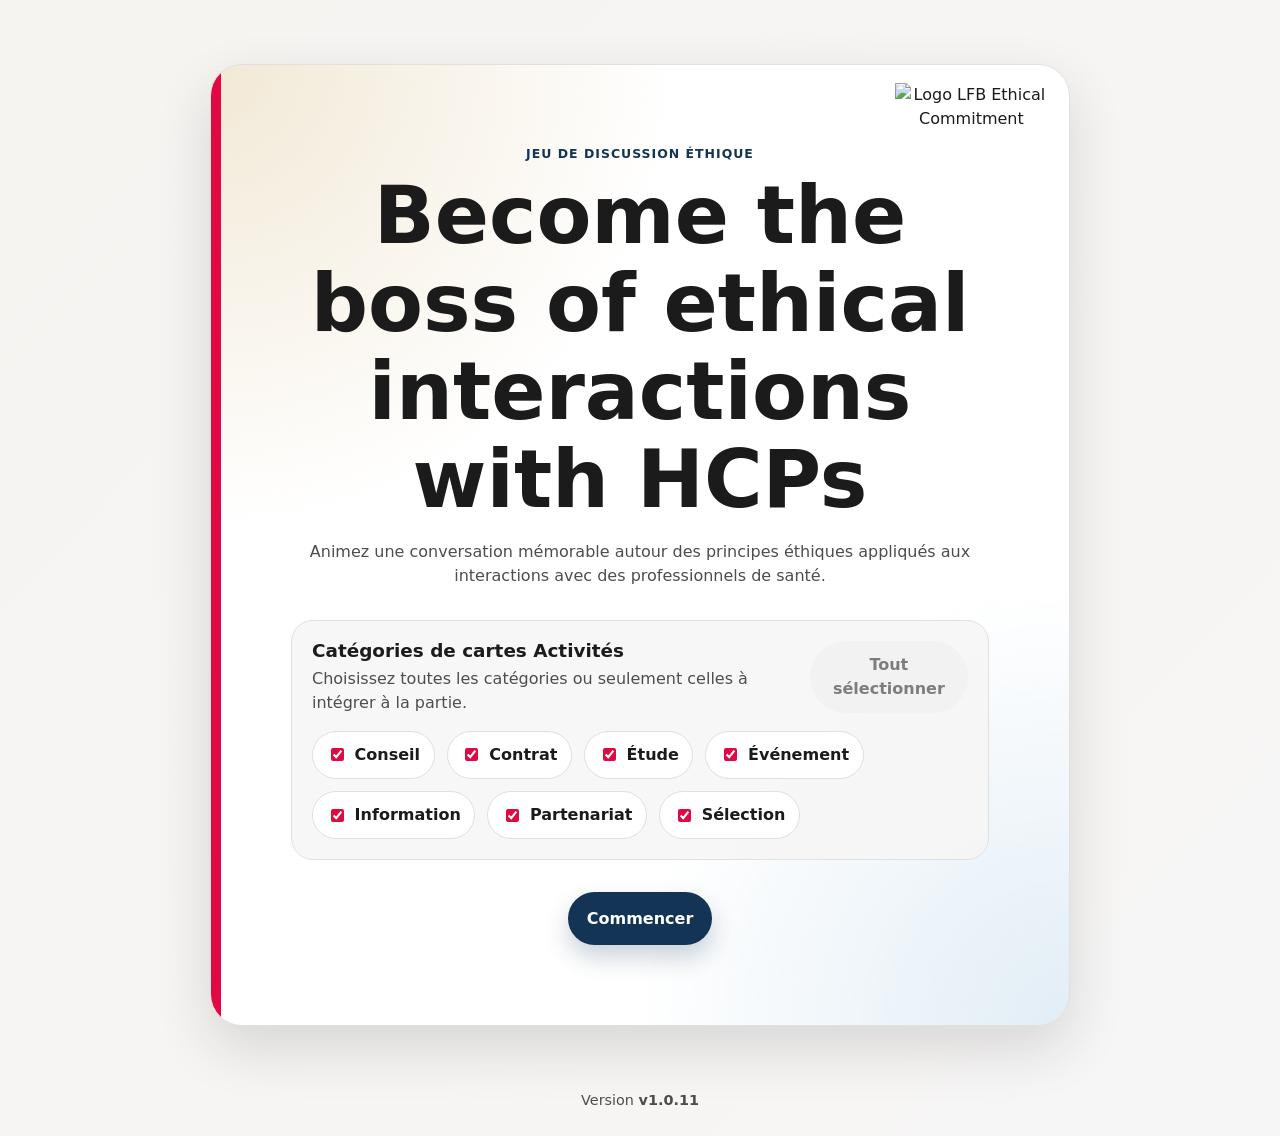
==== commit 77ffba03: "Organize project files into subfolders" ====
--- a/index.html
+++ b/index.html
@@ -4,14 +4,14 @@
     <meta charset="utf-8" />
     <meta name="viewport" content="width=device-width, initial-scale=1" />
     <title>Become the boss of ethical interactions with HCPs</title>
-    <link rel="stylesheet" href="styles.css" />
+    <link rel="stylesheet" href="assets/css/styles.css" />
   </head>
   <body>
     <div class="app-shell">
       <main>
         <section id="home-view" class="view hero-view is-active" aria-labelledby="home-title">
           <div class="hero-card reveal-in">
-            <img class="lfb-logo" src="LFB-ETHICAL-COMMITMENT-rvb.eps" alt="Logo LFB Ethical Commitment" />
+            <img class="lfb-logo" src="assets/images/LFB-ETHICAL-COMMITMENT-rvb.eps" alt="Logo LFB Ethical Commitment" />
             <p class="eyebrow">Jeu de discussion éthique</p>
             <h1 id="home-title">Become the boss of ethical interactions with HCPs</h1>
             <p class="hero-subtitle">
@@ -179,10 +179,10 @@
       </main>
 
       <footer class="app-footer">
-        <span>Version <strong id="app-version">v1.0.10</strong></span>
+        <span>Version <strong id="app-version">v1.0.11</strong></span>
       </footer>
     </div>
 
-    <script src="app.js"></script>
+    <script src="assets/js/app.js"></script>
   </body>
 </html>
--- a/assets/css/styles.css
+++ b/assets/css/styles.css
@@ -0,0 +1,995 @@
+:root {
+  --lfb-background-warm: #f5f4f1;
+  --lfb-background-cool: #f7f6f6;
+  --lfb-grey-900: #1b1b1b;
+  --lfb-grey-700: #4e4d4d;
+  --lfb-grey-500: #818182;
+  --lfb-grey-200: #eeeeee;
+  --lfb-gold-700: #8d6922;
+  --lfb-gold-500: #d6b97e;
+  --lfb-gold-200: #e7d3aa;
+  --lfb-blue-800: #143455;
+  --lfb-blue-600: #4790c4;
+  --lfb-blue-200: #e6eef6;
+  --lfb-brown-800: #301107;
+  --lfb-green-700: #217d60;
+  --lfb-red-700: #90172a;
+  --lfb-red-500: #e10943;
+  --lfb-orange-500: #e84a16;
+  --bg: var(--lfb-background-warm);
+  --surface: #ffffff;
+  --surface-strong: var(--lfb-blue-200);
+  --text: var(--lfb-grey-900);
+  --muted: var(--lfb-grey-700);
+  --primary: var(--lfb-blue-800);
+  --primary-dark: var(--lfb-brown-800);
+  --secondary: var(--lfb-gold-700);
+  --danger: var(--lfb-red-700);
+  --success: var(--lfb-green-700);
+  --border: #e0e0de;
+  --shadow: 0 22px 55px rgba(27, 27, 27, 0.14);
+  --radius: 22px;
+}
+
+* {
+  box-sizing: border-box;
+}
+
+html {
+  min-height: 100%;
+  background:
+    radial-gradient(circle at 10% 12%, rgba(214, 185, 126, 0.28), transparent 30%),
+    radial-gradient(circle at 90% 18%, rgba(71, 144, 196, 0.16), transparent 28%),
+    var(--bg);
+}
+
+body {
+  min-height: 100%;
+  margin: 0;
+  color: var(--text);
+  font-family: Inter, ui-sans-serif, system-ui, -apple-system, BlinkMacSystemFont, "Segoe UI", sans-serif;
+  line-height: 1.5;
+  background:
+    linear-gradient(135deg, rgba(245, 244, 241, 0.96), rgba(247, 246, 246, 0.98)),
+    var(--bg);
+}
+
+button,
+input,
+textarea,
+select {
+  font: inherit;
+}
+
+button {
+  cursor: pointer;
+}
+
+button:disabled {
+  cursor: not-allowed;
+  opacity: 0.55;
+}
+
+button:focus-visible,
+a:focus-visible,
+input:focus-visible,
+textarea:focus-visible,
+select:focus-visible {
+  outline: 3px solid rgba(214, 185, 126, 0.5);
+  outline-offset: 3px;
+}
+
+.app-shell {
+  min-height: 100vh;
+  display: flex;
+  flex-direction: column;
+}
+
+.hero-actions,
+.game-actions,
+.form-actions,
+.io-panel {
+  display: flex;
+  flex-wrap: wrap;
+  gap: 0.75rem;
+}
+
+.primary-button,
+.secondary-button,
+.ghost-button,
+.tab-button,
+.icon-button {
+  border: 0;
+  border-radius: 999px;
+  font-weight: 750;
+  transition: transform 160ms ease, box-shadow 160ms ease, background 160ms ease;
+}
+
+.ghost-button,
+.tab-button {
+  padding: 0.75rem 1rem;
+  color: var(--primary);
+  background: var(--lfb-blue-200);
+}
+
+.primary-button,
+.secondary-button {
+  padding: 0.9rem 1.2rem;
+  color: #fff;
+  box-shadow: 0 12px 24px rgba(20, 52, 85, 0.22);
+}
+
+.primary-button {
+  background: var(--primary);
+}
+
+.secondary-button {
+  background: var(--secondary);
+}
+
+.ghost-button {
+  background: var(--lfb-grey-200);
+  color: var(--text);
+}
+
+button:not(:disabled):hover {
+  transform: translateY(-1px);
+}
+
+main {
+  width: min(1180px, calc(100% - 2rem));
+  margin: 0 auto;
+  flex: 1;
+}
+
+.view {
+  display: none;
+  padding: clamp(2rem, 6vw, 4rem) 0;
+}
+
+.view.is-active {
+  display: block;
+}
+
+.hero-view {
+  min-height: 100vh;
+  display: none;
+  place-items: center;
+}
+
+.hero-view.is-active {
+  display: grid;
+}
+
+.hero-card {
+  width: min(860px, 100%);
+  padding: clamp(2rem, 7vw, 5rem);
+  position: relative;
+  overflow: hidden;
+  background:
+    linear-gradient(90deg, var(--lfb-red-500) 0 0.65rem, transparent 0.65rem),
+    radial-gradient(circle at top left, rgba(214, 185, 126, 0.32), transparent 36%),
+    radial-gradient(circle at bottom right, rgba(71, 144, 196, 0.16), transparent 34%),
+    var(--surface);
+  border: 1px solid var(--border);
+  border-radius: calc(var(--radius) + 10px);
+  box-shadow: var(--shadow);
+  text-align: center;
+}
+
+.lfb-logo {
+  position: absolute;
+  top: 1.15rem;
+  right: 1.35rem;
+  width: clamp(7.5rem, 18vw, 9.5rem);
+  height: auto;
+  pointer-events: none;
+}
+
+.reveal-in {
+  animation: revealIn 600ms ease both;
+}
+
+@keyframes revealIn {
+  from {
+    opacity: 0;
+    transform: translateY(18px) scale(0.98);
+  }
+  to {
+    opacity: 1;
+    transform: translateY(0) scale(1);
+  }
+}
+
+.eyebrow,
+.card-kicker {
+  margin: 0 0 0.5rem;
+  color: var(--primary);
+  font-size: 0.78rem;
+  font-weight: 850;
+  letter-spacing: 0.08em;
+  text-transform: uppercase;
+}
+
+h1,
+h2,
+h3 {
+  margin: 0;
+  line-height: 1.1;
+}
+
+h1 {
+  font-size: clamp(2.2rem, 7vw, 5rem);
+}
+
+h2 {
+  font-size: clamp(2rem, 5vw, 3.4rem);
+}
+
+h3 {
+  font-size: 1.35rem;
+}
+
+.hero-subtitle,
+.section-heading p,
+.flip-card p,
+.admin-item p {
+  color: var(--muted);
+}
+
+.hero-actions {
+  justify-content: center;
+  margin-top: 2rem;
+}
+
+.category-selector {
+  margin-top: 2rem;
+  padding: 1.25rem;
+  background: rgba(247, 246, 246, 0.86);
+  border: 1px solid var(--border);
+  border-radius: var(--radius);
+  text-align: left;
+}
+
+.category-selector-header {
+  display: flex;
+  align-items: flex-start;
+  justify-content: space-between;
+  gap: 1rem;
+}
+
+.category-selector h2 {
+  font-size: 1.15rem;
+}
+
+.category-selector p {
+  margin: 0.35rem 0 0;
+  color: var(--muted);
+}
+
+.category-options {
+  display: flex;
+  flex-wrap: wrap;
+  gap: 0.75rem;
+  margin-top: 1rem;
+}
+
+.category-option {
+  display: inline-flex;
+  align-items: center;
+  gap: 0.5rem;
+  padding: 0.7rem 0.85rem;
+  background: #fff;
+  border: 1px solid var(--border);
+  border-radius: 999px;
+  color: var(--text);
+  font-weight: 800;
+}
+
+.category-option input {
+  width: auto;
+  accent-color: var(--lfb-red-500);
+}
+
+.empty-selector-message {
+  margin: 0;
+  color: var(--muted);
+  font-weight: 700;
+}
+
+.status-pill {
+  display: inline-flex;
+  margin-top: 1.5rem;
+  padding: 0.6rem 1rem;
+  border-radius: 999px;
+  background: var(--surface-strong);
+  color: var(--primary);
+  font-weight: 700;
+}
+
+.section-heading {
+  max-width: 820px;
+  margin-bottom: 2rem;
+}
+
+.message {
+  min-height: 1.5rem;
+  margin-bottom: 1rem;
+  font-weight: 750;
+}
+
+.message.is-error {
+  color: var(--danger);
+}
+
+.message.is-success {
+  color: var(--success);
+}
+
+.reset-session-button {
+  width: 2.75rem;
+  height: 2.75rem;
+  padding: 0;
+  display: inline-grid;
+  place-items: center;
+  color: var(--muted);
+  background: transparent;
+  border: 1px solid var(--border);
+  box-shadow: none;
+  font-size: 1.25rem;
+}
+
+.reset-session-button:not(:disabled):hover {
+  color: var(--primary);
+  background: var(--lfb-grey-200);
+}
+
+
+.game-actions {
+  justify-content: center;
+  align-items: center;
+  margin-top: 1.5rem;
+}
+
+#show-implication-button {
+  padding: 1.05rem 1.8rem;
+  background: linear-gradient(135deg, var(--lfb-blue-800), var(--lfb-red-500));
+  box-shadow: 0 18px 34px rgba(20, 52, 85, 0.25);
+  font-size: 1.05rem;
+}
+
+#show-implication-button:not(:disabled):hover {
+  box-shadow: 0 24px 44px rgba(20, 52, 85, 0.32);
+}
+
+.game-table {
+  display: grid;
+  grid-template-columns: minmax(140px, 190px) minmax(0, 1fr) minmax(140px, 190px);
+  gap: clamp(1rem, 3vw, 2rem);
+  align-items: center;
+  margin-top: 1.5rem;
+  padding: clamp(1rem, 3vw, 1.5rem);
+  background:
+    radial-gradient(circle at center, rgba(255, 255, 255, 0.92), transparent 45%),
+    linear-gradient(135deg, rgba(20, 52, 85, 0.12), rgba(214, 185, 126, 0.24));
+  border: 1px solid rgba(141, 105, 34, 0.18);
+  border-radius: calc(var(--radius) + 10px);
+  box-shadow: inset 0 1px 0 rgba(255, 255, 255, 0.8), var(--shadow);
+}
+
+.deck-rail {
+  display: grid;
+  place-items: center;
+}
+
+.deck-card {
+  position: relative;
+  display: grid;
+  align-content: end;
+  width: min(100%, 170px);
+  min-height: 255px;
+  padding: 1.25rem;
+  overflow: hidden;
+  color: #fff;
+  border: 0;
+  border-radius: 18px;
+  box-shadow: 0 18px 36px rgba(22, 32, 51, 0.2);
+  text-align: left;
+  isolation: isolate;
+  transform: rotate(-4deg);
+  transform-origin: center;
+  transition: transform 260ms cubic-bezier(0.2, 0.8, 0.2, 1), box-shadow 260ms ease;
+  will-change: transform;
+}
+
+.deck-card::before,
+.deck-card::after {
+  content: "";
+  position: absolute;
+  inset: 8px;
+  border: 2px solid rgba(255, 255, 255, 0.54);
+  border-radius: 14px;
+  z-index: -1;
+}
+
+.deck-card::after {
+  inset: auto -35% 22%;
+  height: 88px;
+  background: rgba(255, 255, 255, 0.12);
+  border: 0;
+  border-radius: 999px;
+  transform: rotate(-18deg);
+}
+
+.deck-rail-right .deck-card {
+  transform: rotate(4deg);
+}
+
+.deck-card:not(:disabled):hover {
+  transform: rotate(0deg) translateY(-8px) scale(1.03);
+  box-shadow: 0 28px 48px rgba(22, 32, 51, 0.25);
+}
+
+.deck-card:not(:disabled):active {
+  animation: drawPulse 420ms ease;
+}
+
+.principle-deck {
+  background: linear-gradient(145deg, var(--lfb-blue-800), var(--lfb-blue-600) 58%, #7fb5d0);
+}
+
+.activity-deck {
+  background: linear-gradient(145deg, var(--lfb-gold-700), var(--lfb-gold-500) 58%, var(--lfb-gold-200));
+  color: var(--lfb-grey-900);
+}
+
+.deck-card-corner,
+.card-suit {
+  display: inline-grid;
+  place-items: center;
+  width: 2.5rem;
+  height: 2.5rem;
+  border-radius: 50%;
+  font-weight: 950;
+}
+
+.deck-card-corner {
+  position: absolute;
+  top: 1rem;
+  left: 1rem;
+  background: rgba(255, 255, 255, 0.2);
+}
+
+
+.deck-label,
+.deck-hint {
+  display: block;
+}
+
+.deck-label {
+  font-size: 1.25rem;
+  font-weight: 950;
+  line-height: 1.05;
+}
+
+.deck-hint {
+  margin-top: 0.45rem;
+  opacity: 0.88;
+  font-size: 0.92rem;
+}
+
+.drawn-area {
+  display: grid;
+  grid-template-columns: repeat(2, minmax(0, 1fr));
+  gap: 1.25rem;
+  perspective: 1200px;
+}
+
+.flip-card {
+  min-height: 350px;
+  perspective: 1200px;
+  filter: drop-shadow(0 18px 30px rgba(22, 32, 51, 0.16));
+}
+
+.flip-card-inner {
+  position: relative;
+  width: 100%;
+  min-height: 350px;
+  transform-style: preserve-3d;
+  transition: transform 620ms cubic-bezier(0.2, 0.75, 0.25, 1.15);
+}
+
+.flip-card.is-flipped .flip-card-inner {
+  transform: rotateY(180deg);
+}
+
+.flip-card.is-flipped {
+  animation: cardDeal 520ms ease both;
+}
+
+.flip-card:nth-child(2).is-flipped {
+  animation-delay: 90ms;
+}
+
+.flip-card-face {
+  position: absolute;
+  inset: 0;
+  display: flex;
+  flex-direction: column;
+  justify-content: center;
+  padding: 2rem;
+  overflow: hidden;
+  border: 10px solid #fff;
+  border-radius: 20px;
+  backface-visibility: hidden;
+  box-shadow: 0 16px 35px rgba(22, 32, 51, 0.18);
+}
+
+.flip-card-face::before {
+  content: "";
+  position: absolute;
+  inset: 14px;
+  border-radius: 12px;
+  pointer-events: none;
+}
+
+.flip-card-back {
+  align-items: center;
+  gap: 0.35rem;
+  color: #fff;
+  background:
+    linear-gradient(45deg, rgba(255, 255, 255, 0.08) 25%, transparent 25% 50%, rgba(255, 255, 255, 0.08) 50% 75%, transparent 75%),
+    linear-gradient(135deg, var(--lfb-grey-900), var(--lfb-grey-700));
+  background-size: 34px 34px, auto;
+  text-align: center;
+}
+
+.flip-card-back strong {
+  font-size: 1.6rem;
+}
+
+.flip-card-back small {
+  opacity: 0.72;
+  text-transform: uppercase;
+  letter-spacing: 0.08em;
+}
+
+.card-suit {
+  position: absolute;
+  top: 1rem;
+  left: 1rem;
+  color: var(--primary);
+  background: var(--lfb-blue-200);
+}
+
+.flip-card-back .card-suit {
+  color: #fff;
+  background: rgba(255, 255, 255, 0.18);
+}
+
+.flip-card-front {
+  background:
+    linear-gradient(90deg, var(--lfb-blue-600) 0 0.45rem, transparent 0.45rem),
+    radial-gradient(circle at top right, rgba(71, 144, 196, 0.14), transparent 32%),
+    var(--surface);
+  transform: rotateY(180deg);
+}
+
+#activity-card .flip-card-front {
+  background:
+    linear-gradient(90deg, var(--lfb-gold-500) 0 0.45rem, transparent 0.45rem),
+    radial-gradient(circle at top right, rgba(214, 185, 126, 0.22), transparent 32%),
+    var(--surface);
+}
+
+.modal-open {
+  overflow: hidden;
+}
+
+.modal-backdrop {
+  position: fixed;
+  inset: 0;
+  z-index: 10;
+  display: grid;
+  place-items: center;
+  padding: 1rem;
+  background: rgba(27, 27, 27, 0.62);
+  backdrop-filter: blur(8px);
+  animation: fadeIn 180ms ease both;
+}
+
+.modal-backdrop[hidden] {
+  display: none;
+}
+
+.implication-modal {
+  position: relative;
+  width: min(640px, 100%);
+  padding: clamp(1.5rem, 4vw, 2.25rem);
+  background: radial-gradient(circle at top left, var(--lfb-gold-200), transparent 38%), var(--surface);
+  border: 1px solid var(--lfb-gold-500);
+  border-radius: calc(var(--radius) + 6px);
+  box-shadow: 0 28px 70px rgba(0, 0, 0, 0.28);
+  animation: modalPop 260ms cubic-bezier(0.2, 0.9, 0.25, 1.2) both;
+}
+
+.implication-modal p:last-child {
+  margin-bottom: 0;
+  color: var(--muted);
+  font-size: 1.05rem;
+}
+
+.modal-close {
+  position: absolute;
+  top: 0.8rem;
+  right: 0.8rem;
+  display: grid;
+  width: 2.4rem;
+  height: 2.4rem;
+  place-items: center;
+  color: var(--text);
+  background: var(--lfb-gold-200);
+  border: 0;
+  border-radius: 50%;
+  font-size: 1.6rem;
+  line-height: 1;
+}
+
+.app-footer {
+  width: min(1180px, calc(100% - 2rem));
+  margin: 0 auto;
+  padding: 0 0 1.5rem;
+  color: var(--muted);
+  font-size: 0.9rem;
+  text-align: center;
+}
+
+@keyframes cardDeal {
+  from {
+    opacity: 0;
+    transform: translateY(-22px) rotate(-3deg) scale(0.96);
+  }
+  to {
+    opacity: 1;
+    transform: translateY(0) rotate(0deg) scale(1);
+  }
+}
+
+@keyframes drawPulse {
+  0%, 100% {
+    transform: rotate(0deg) scale(1);
+  }
+  50% {
+    transform: rotate(0deg) scale(0.96);
+  }
+}
+
+@keyframes fadeIn {
+  from { opacity: 0; }
+  to { opacity: 1; }
+}
+
+@keyframes modalPop {
+  from {
+    opacity: 0;
+    transform: translateY(18px) scale(0.94);
+  }
+  to {
+    opacity: 1;
+    transform: translateY(0) scale(1);
+  }
+}
+
+.io-panel,
+.tabs,
+.editor-form,
+.admin-list,
+.tab-panel {
+  margin-bottom: 1rem;
+}
+
+.io-panel,
+.editor-form,
+.admin-item {
+  padding: 1rem;
+  background: var(--surface);
+  border: 1px solid var(--border);
+  border-radius: var(--radius);
+}
+
+.file-label {
+  display: grid;
+  gap: 0.4rem;
+  font-weight: 800;
+}
+
+.tabs {
+  display: flex;
+  flex-wrap: wrap;
+  gap: 0.5rem;
+}
+
+.tab-button.is-active {
+  color: #fff;
+  background: var(--primary);
+}
+
+.form-grid {
+  display: grid;
+  grid-template-columns: repeat(2, minmax(0, 1fr));
+  gap: 1rem;
+}
+
+label {
+  display: grid;
+  gap: 0.35rem;
+  color: var(--text);
+  font-weight: 750;
+}
+
+.wide {
+  grid-column: 1 / -1;
+}
+
+.checkbox-label {
+  display: flex;
+  align-items: center;
+  gap: 0.5rem;
+}
+
+input,
+textarea,
+select {
+  width: 100%;
+  padding: 0.8rem 0.9rem;
+  color: var(--text);
+  background: #fff;
+  border: 1px solid var(--border);
+  border-radius: 14px;
+}
+
+textarea {
+  min-height: 96px;
+  resize: vertical;
+}
+
+.form-actions {
+  margin-top: 1rem;
+}
+
+.admin-list {
+  display: grid;
+  gap: 0.75rem;
+}
+
+.admin-item {
+  display: grid;
+  grid-template-columns: 1fr auto;
+  gap: 1rem;
+  align-items: center;
+}
+
+.admin-item-actions {
+  display: flex;
+  flex-wrap: wrap;
+  justify-content: flex-end;
+  gap: 0.5rem;
+}
+
+.icon-button {
+  padding: 0.6rem 0.85rem;
+  color: var(--primary);
+  background: var(--lfb-blue-200);
+}
+
+.icon-button.danger {
+  color: var(--danger);
+  background: #fbe2e8;
+}
+
+.meta {
+  display: inline-flex;
+  gap: 0.35rem;
+  flex-wrap: wrap;
+  color: var(--muted);
+  font-size: 0.9rem;
+}
+
+.badge {
+  display: inline-flex;
+  padding: 0.2rem 0.5rem;
+  border-radius: 999px;
+  background: var(--lfb-grey-200);
+  color: var(--muted);
+  font-size: 0.8rem;
+  font-weight: 800;
+}
+
+.badge.active {
+  background: #dbeee7;
+  color: var(--success);
+}
+
+.badge.inactive {
+  background: #fbe2e8;
+  color: var(--danger);
+}
+
+@media (max-width: 640px) {
+  .hero-card {
+    padding-top: 5rem;
+  }
+
+  .hero-card::before {
+    top: 1rem;
+    right: 1rem;
+    width: 5.8rem;
+    height: 2rem;
+  }
+
+  .hero-card::after {
+    top: 1rem;
+    right: 1.05rem;
+    font-size: 1.55rem;
+  }
+}
+
+@media (max-width: 760px) {
+  .admin-item {
+    align-items: stretch;
+    flex-direction: column;
+  }
+
+  .category-selector-header {
+    align-items: stretch;
+    flex-direction: column;
+  }
+
+  .game-table,
+  .drawn-area,
+  .form-grid {
+    grid-template-columns: 1fr;
+  }
+
+  .deck-card {
+    width: min(220px, 100%);
+    min-height: 220px;
+  }
+
+  .deck-rail-left .deck-card,
+  .deck-rail-right .deck-card {
+    transform: rotate(0deg);
+  }
+
+  .flip-card,
+  .flip-card-inner {
+    min-height: 315px;
+  }
+
+  .admin-item {
+    grid-template-columns: 1fr;
+  }
+
+  .admin-item-actions {
+    justify-content: flex-start;
+  }
+}
+
+.category-change-button {
+  padding: 0.5rem 0.8rem;
+  color: var(--muted);
+  background: transparent;
+  border: 1px solid var(--border);
+  box-shadow: none;
+  font-size: 0.88rem;
+}
+
+.category-change-button:not(:disabled):hover {
+  color: var(--primary);
+  background: var(--lfb-grey-200);
+}
+
+#backoffice-view {
+  font-size: 0.92rem;
+}
+
+#backoffice-view .section-heading {
+  margin-bottom: 1.25rem;
+}
+
+#backoffice-view .section-heading h2 {
+  font-size: clamp(1.55rem, 4vw, 2.35rem);
+}
+
+#backoffice-view .section-heading p {
+  margin: 0.35rem 0 0;
+}
+
+#backoffice-view .io-panel,
+#backoffice-view .tabs,
+#backoffice-view .editor-form,
+#backoffice-view .admin-list,
+#backoffice-view .tab-panel {
+  margin-bottom: 0.7rem;
+}
+
+#backoffice-view .io-panel,
+#backoffice-view .editor-form,
+#backoffice-view .admin-item {
+  padding: 0.7rem;
+  border-radius: 16px;
+}
+
+#backoffice-view .hero-actions,
+#backoffice-view .game-actions,
+#backoffice-view .form-actions,
+#backoffice-view .io-panel,
+#backoffice-view .tabs,
+#backoffice-view .admin-list,
+#backoffice-view .admin-item,
+#backoffice-view .admin-item-actions {
+  gap: 0.45rem;
+}
+
+#backoffice-view .form-grid {
+  gap: 0.65rem;
+}
+
+#backoffice-view label {
+  gap: 0.25rem;
+  font-size: 0.88rem;
+}
+
+#backoffice-view input,
+#backoffice-view textarea,
+#backoffice-view select {
+  padding: 0.55rem 0.65rem;
+  border-radius: 10px;
+  font-size: 0.9rem;
+}
+
+#backoffice-view textarea {
+  min-height: 70px;
+}
+
+#backoffice-view .primary-button,
+#backoffice-view .secondary-button,
+#backoffice-view .ghost-button,
+#backoffice-view .tab-button,
+#backoffice-view .icon-button {
+  padding: 0.48rem 0.75rem;
+  font-size: 0.86rem;
+}
+
+#backoffice-view .form-actions {
+  margin-top: 0.65rem;
+}
+
+#backoffice-view .admin-item {
+  grid-template-columns: minmax(0, 1fr) auto;
+}
+
+#backoffice-view .admin-item h3 {
+  font-size: 1rem;
+}
+
+#backoffice-view .admin-item p {
+  margin: 0.3rem 0;
+  font-size: 0.86rem;
+}
+
+#backoffice-view .meta,
+#backoffice-view .badge {
+  font-size: 0.76rem;
+}
+
+@media (max-width: 760px) {
+  #backoffice-view .admin-item,
+  #backoffice-view .form-grid {
+    grid-template-columns: 1fr;
+  }
+
+  #backoffice-view .admin-item-actions {
+    justify-content: flex-start;
+  }
+}
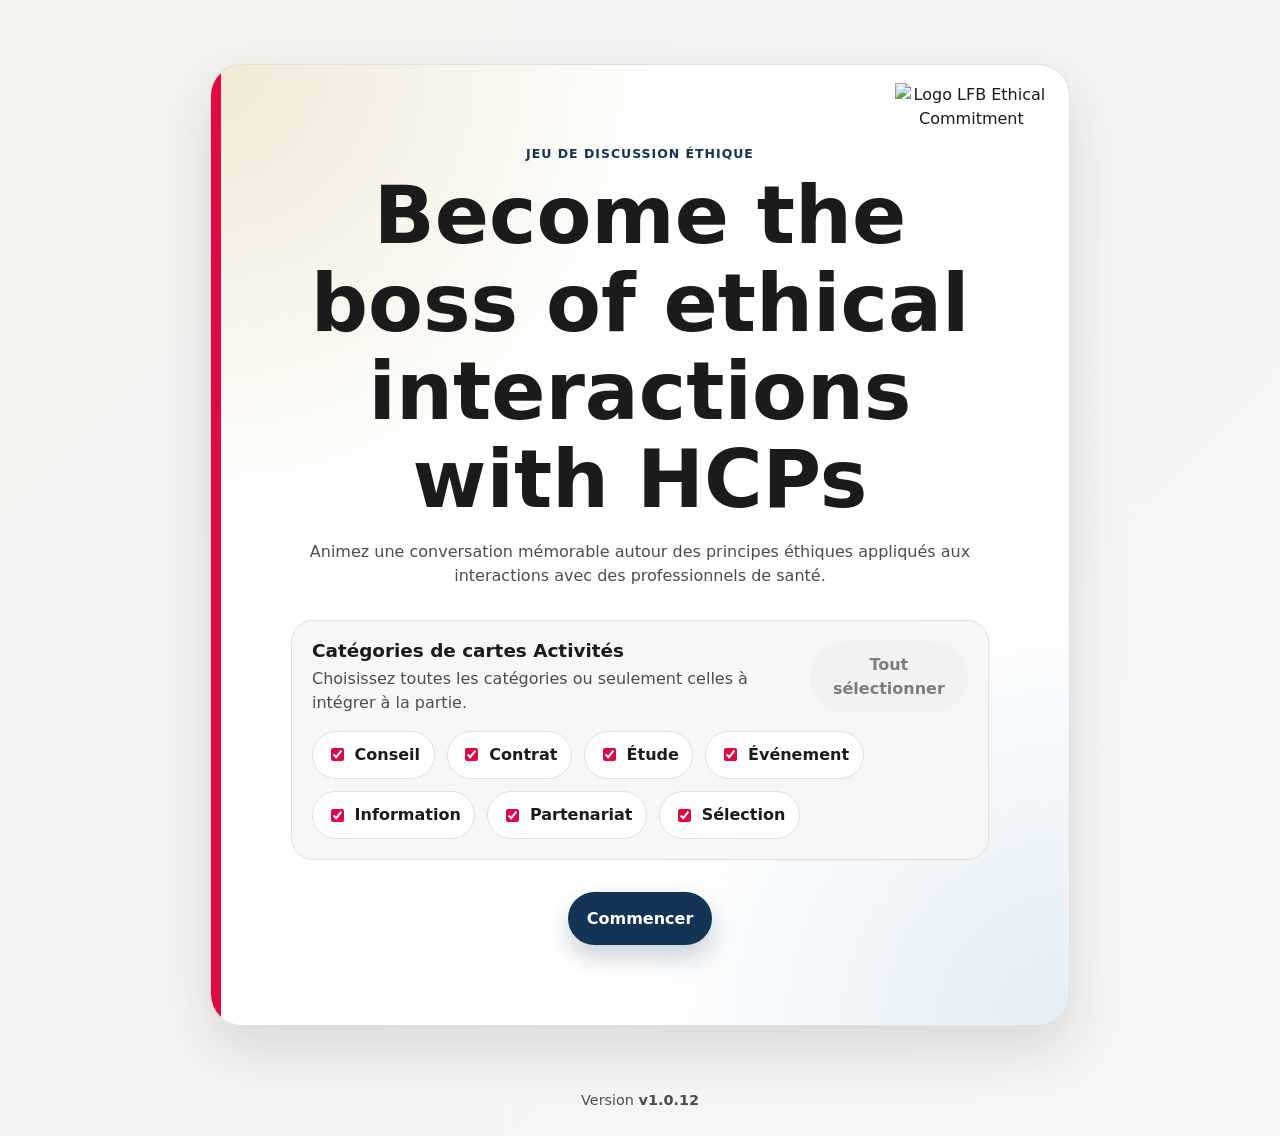
==== commit 40d96cb8: "Swap card order and randomize draw queue" ====
--- a/index.html
+++ b/index.html
@@ -43,14 +43,26 @@
 
           <div class="game-table" aria-label="Table de jeu">
             <div class="deck-rail deck-rail-left">
-              <button id="draw-pair-button" class="deck-card principle-deck" type="button">
-                <span class="deck-card-corner">P</span>
-                <span class="deck-label">Pioche Principes</span>
+              <button id="draw-pair-button" class="deck-card activity-deck" type="button">
+                <span class="deck-card-corner">A</span>
+                <span class="deck-label">Pioche Activités</span>
                 <span class="deck-hint">Cliquer pour piocher</span>
               </button>
             </div>
 
             <div class="drawn-area" aria-live="polite">
+              <article class="flip-card" id="activity-card">
+                <div class="flip-card-inner">
+                  <div class="flip-card-face flip-card-back">
+                    <strong>Activité</strong>
+                  </div>
+                  <div class="flip-card-face flip-card-front">
+                    <p class="card-kicker" id="activity-card-category">Activité</p>
+                    <h3 id="activity-card-title">Aucun tirage</h3>
+                    <p id="activity-card-description">Piochez une paire pour révéler une activité.</p>
+                  </div>
+                </div>
+              </article>
               <article class="flip-card" id="principle-card">
                 <div class="flip-card-inner">
                   <div class="flip-card-face flip-card-back">
@@ -63,24 +75,12 @@
                   </div>
                 </div>
               </article>
-              <article class="flip-card" id="activity-card">
-                <div class="flip-card-inner">
-                  <div class="flip-card-face flip-card-back">
-                    <strong>Activité</strong>
-                  </div>
-                  <div class="flip-card-face flip-card-front">
-                    <p class="card-kicker" id="activity-card-category">Activité</p>
-                    <h3 id="activity-card-title">Aucun tirage</h3>
-                    <p id="activity-card-description">Piochez une paire pour révéler une activité.</p>
-                  </div>
-                </div>
-              </article>
             </div>
 
             <div class="deck-rail deck-rail-right">
-              <button class="deck-card activity-deck" type="button" data-draw-proxy>
-                <span class="deck-card-corner">A</span>
-                <span class="deck-label">Pioche Activités</span>
+              <button class="deck-card principle-deck" type="button" data-draw-proxy>
+                <span class="deck-card-corner">P</span>
+                <span class="deck-label">Pioche Principes</span>
                 <span class="deck-hint">Cliquer pour piocher</span>
               </button>
             </div>
@@ -179,7 +179,7 @@
       </main>
 
       <footer class="app-footer">
-        <span>Version <strong id="app-version">v1.0.11</strong></span>
+        <span>Version <strong id="app-version">v1.0.12</strong></span>
       </footer>
     </div>
 
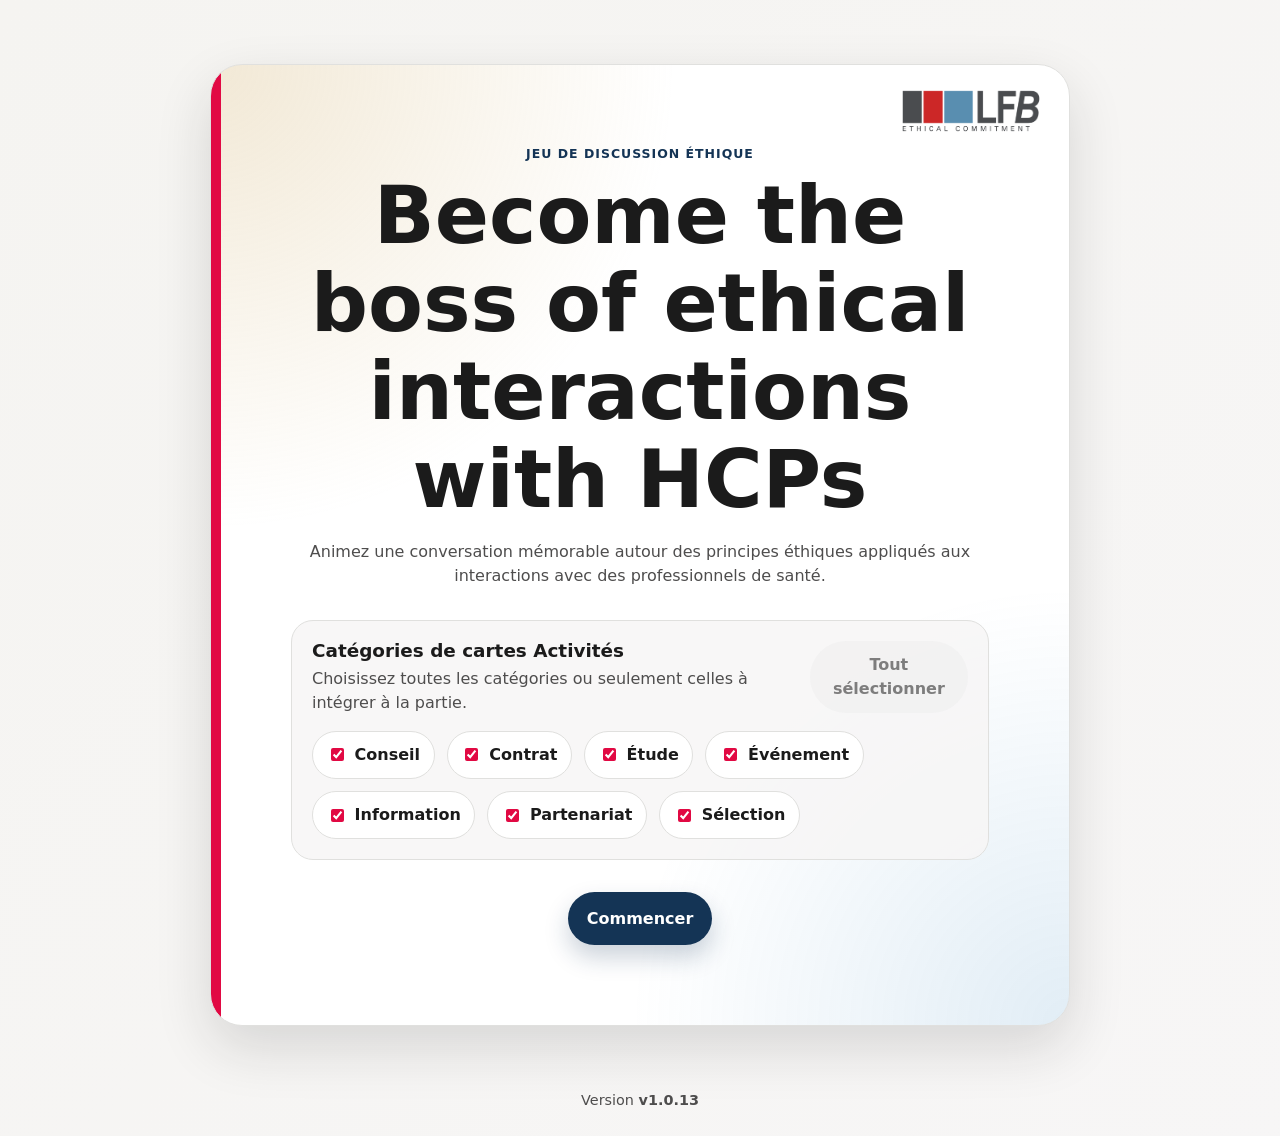
==== commit b0a6fa55: "Replace logo with transparent PNG" ====
--- a/index.html
+++ b/index.html
@@ -11,7 +11,7 @@
       <main>
         <section id="home-view" class="view hero-view is-active" aria-labelledby="home-title">
           <div class="hero-card reveal-in">
-            <img class="lfb-logo" src="assets/images/LFB-ETHICAL-COMMITMENT-rvb.eps" alt="Logo LFB Ethical Commitment" />
+            <img class="lfb-logo" src="assets/images/LFB-ETHICAL-COMMITMENT-rvb_transparent.png" alt="Logo LFB Ethical Commitment" />
             <p class="eyebrow">Jeu de discussion éthique</p>
             <h1 id="home-title">Become the boss of ethical interactions with HCPs</h1>
             <p class="hero-subtitle">
@@ -179,7 +179,7 @@
       </main>
 
       <footer class="app-footer">
-        <span>Version <strong id="app-version">v1.0.12</strong></span>
+        <span>Version <strong id="app-version">v1.0.13</strong></span>
       </footer>
     </div>
 
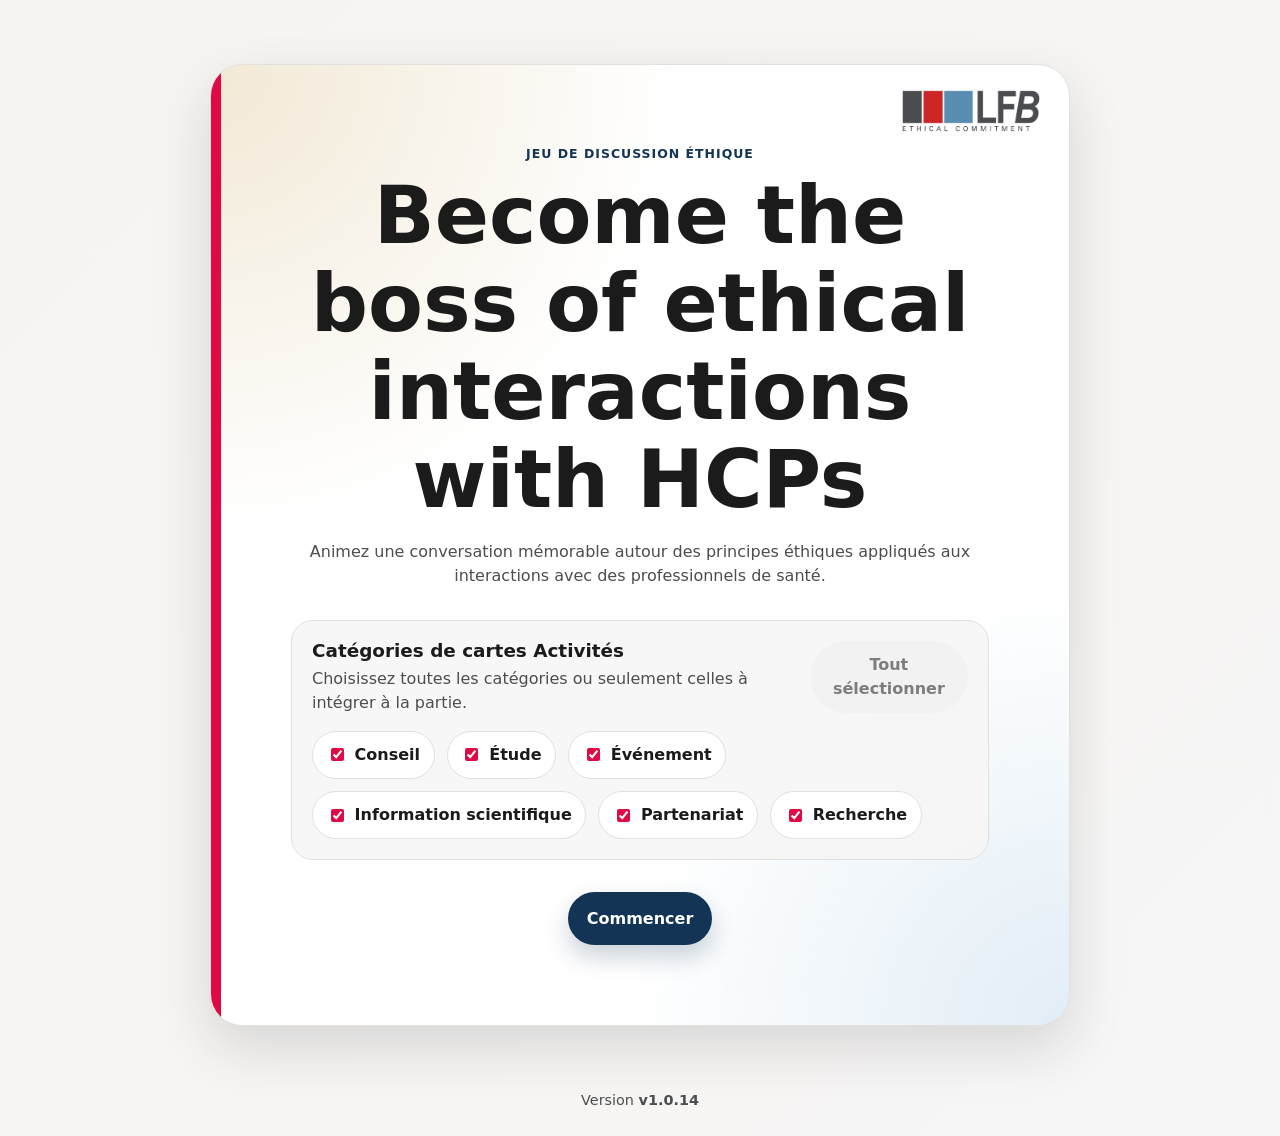
==== commit fecf8e82: "Update activity compliance cards" ====
--- a/index.html
+++ b/index.html
@@ -179,7 +179,7 @@
       </main>
 
       <footer class="app-footer">
-        <span>Version <strong id="app-version">v1.0.13</strong></span>
+        <span>Version <strong id="app-version">v1.0.14</strong></span>
       </footer>
     </div>
 
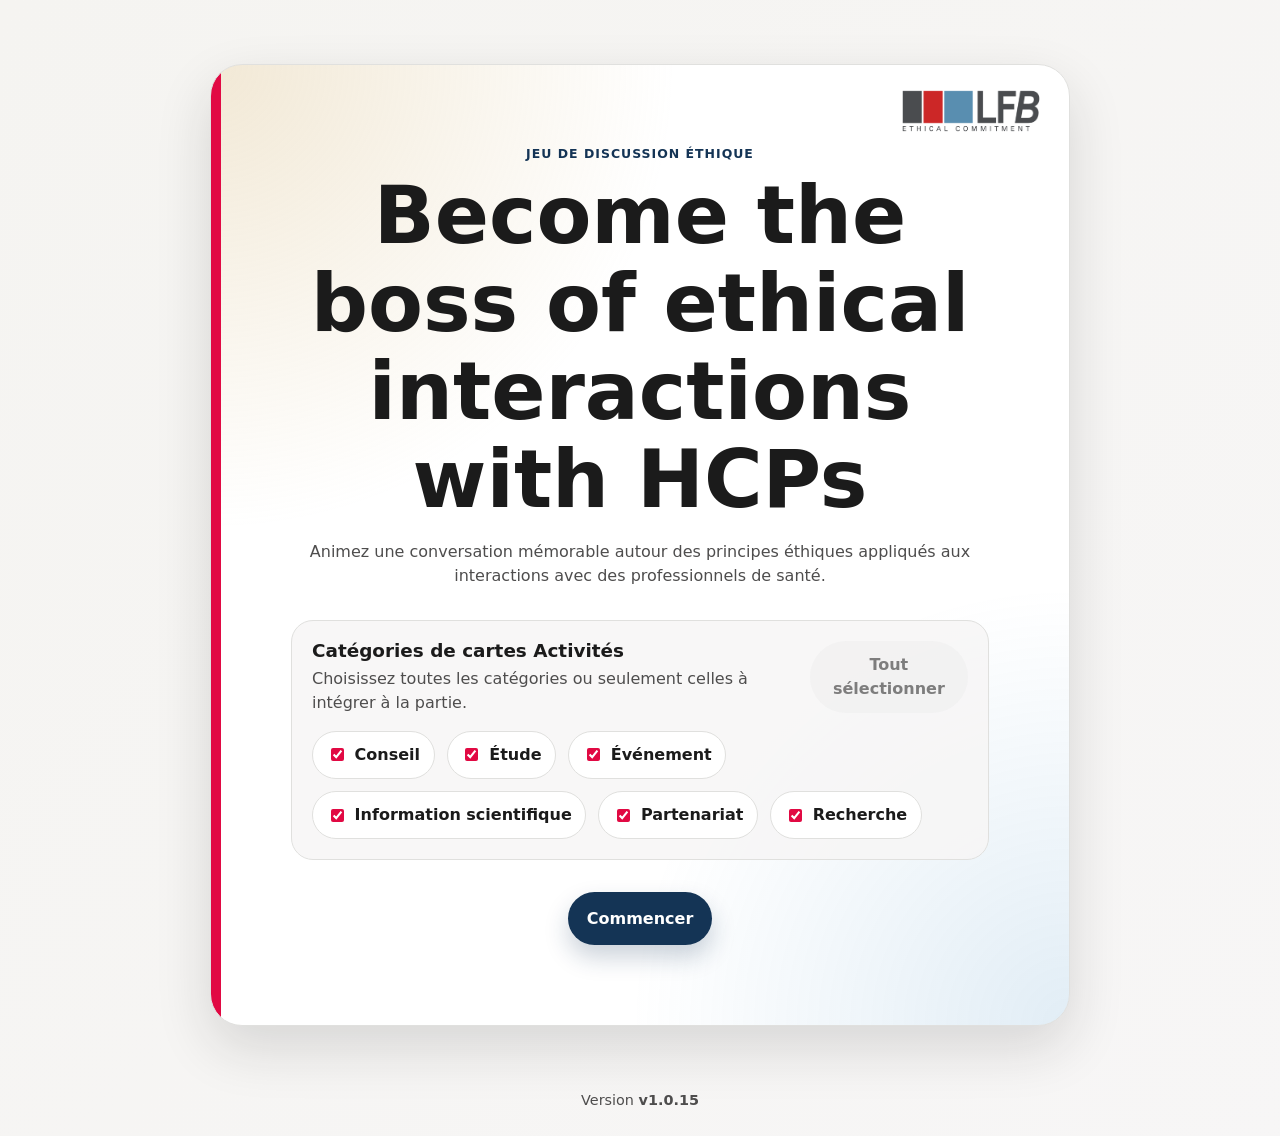
==== commit 0f7a3a3c: "Ajoute les questions directrices aux implications" ====
--- a/index.html
+++ b/index.html
@@ -179,7 +179,7 @@
       </main>
 
       <footer class="app-footer">
-        <span>Version <strong id="app-version">v1.0.14</strong></span>
+        <span>Version <strong id="app-version">v1.0.15</strong></span>
       </footer>
     </div>
 
--- a/assets/css/styles.css
+++ b/assets/css/styles.css
@@ -617,6 +617,7 @@
   margin-bottom: 0;
   color: var(--muted);
   font-size: 1.05rem;
+  white-space: pre-line;
 }
 
 .modal-close {
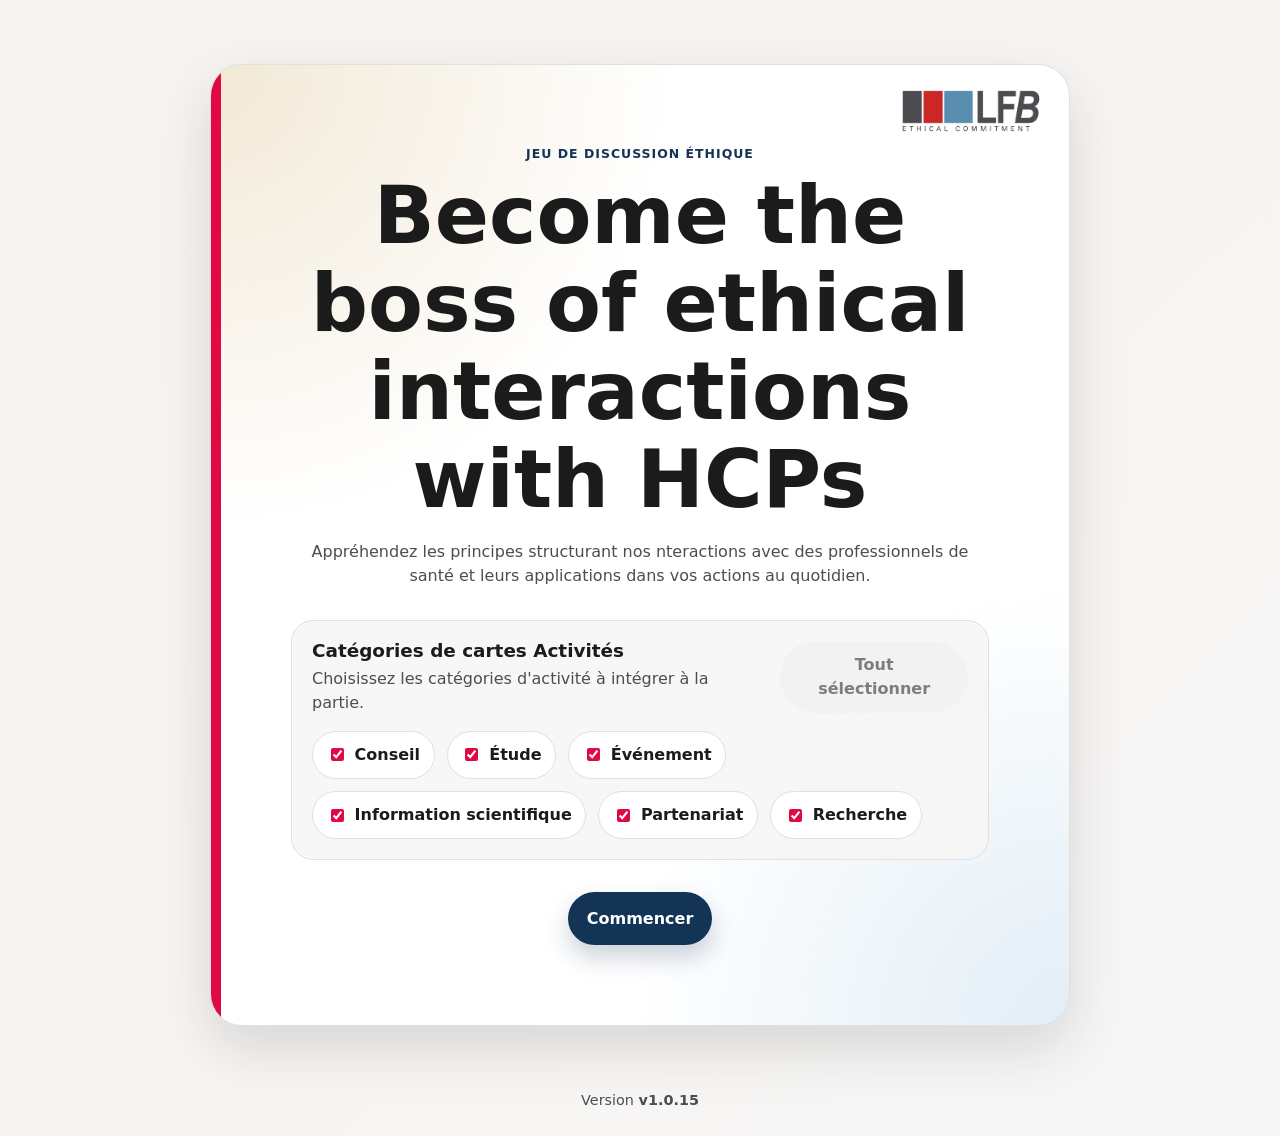
==== commit 0b0b6dab: "Update text for ethical discussion game" ====
--- a/index.html
+++ b/index.html
@@ -15,13 +15,13 @@
             <p class="eyebrow">Jeu de discussion éthique</p>
             <h1 id="home-title">Become the boss of ethical interactions with HCPs</h1>
             <p class="hero-subtitle">
-              Animez une conversation mémorable autour des principes éthiques appliqués aux interactions avec des professionnels de santé.
+              Appréhendez les principes structurant nos nteractions avec des professionnels de santé et leurs applications dans vos actions au quotidien.
             </p>
             <div class="category-selector" aria-labelledby="activity-category-selector-title">
               <div class="category-selector-header">
                 <div>
                   <h2 id="activity-category-selector-title">Catégories de cartes Activités</h2>
-                  <p>Choisissez toutes les catégories ou seulement celles à intégrer à la partie.</p>
+                  <p>Choisissez les catégories d'activité à intégrer à la partie.</p>
                 </div>
                 <button id="select-all-categories-button" class="ghost-button" type="button">Tout sélectionner</button>
               </div>
@@ -35,8 +35,8 @@
 
         <section id="game-view" class="view" aria-labelledby="game-title">
           <div class="section-heading">
-            <h2 id="game-title">Piochez une situation éthique</h2>
-            <p>Retournez une carte Principe et une carte Activité, discutez, puis révélez l'implication experte.</p>
+            <h2 id="game-title">Piochez une situation</h2>
+            <p>Retournez une carte Activité et une carte Principe, discutez de la façon dont ce principe vient guider votre la gestion de votre activité. Découvrez ensuite la façon dont ce principe s'applique dans la procédure dédiée à l'activité.</p>
           </div>
 
           <div id="game-status" class="message" role="status"></div>
@@ -87,7 +87,7 @@
           </div>
 
           <div class="game-actions">
-            <button id="show-implication-button" class="primary-button" type="button" disabled>Voir les implications</button>
+            <button id="show-implication-button" class="primary-button" type="button" disabled>Découvrir l'application</button>
             <button class="ghost-button category-change-button" type="button" data-view-link="home">Changer les catégories</button>
             <button id="reset-session-button" class="icon-button reset-session-button" type="button" aria-label="Réinitialiser la session" title="Réinitialiser la session">↻</button>
           </div>
@@ -95,7 +95,7 @@
           <div id="implication-modal" class="modal-backdrop" hidden>
             <section class="implication-modal" role="dialog" aria-modal="true" aria-labelledby="implication-modal-title" aria-describedby="implication-text">
               <button id="close-implication-button" class="modal-close" type="button" aria-label="Fermer les implications">×</button>
-              <p class="eyebrow">Implication experte</p>
+              <p class="eyebrow">Application du principe</p>
               <h3 id="implication-modal-title">À discuter ensemble</h3>
               <p id="implication-text"></p>
             </section>
